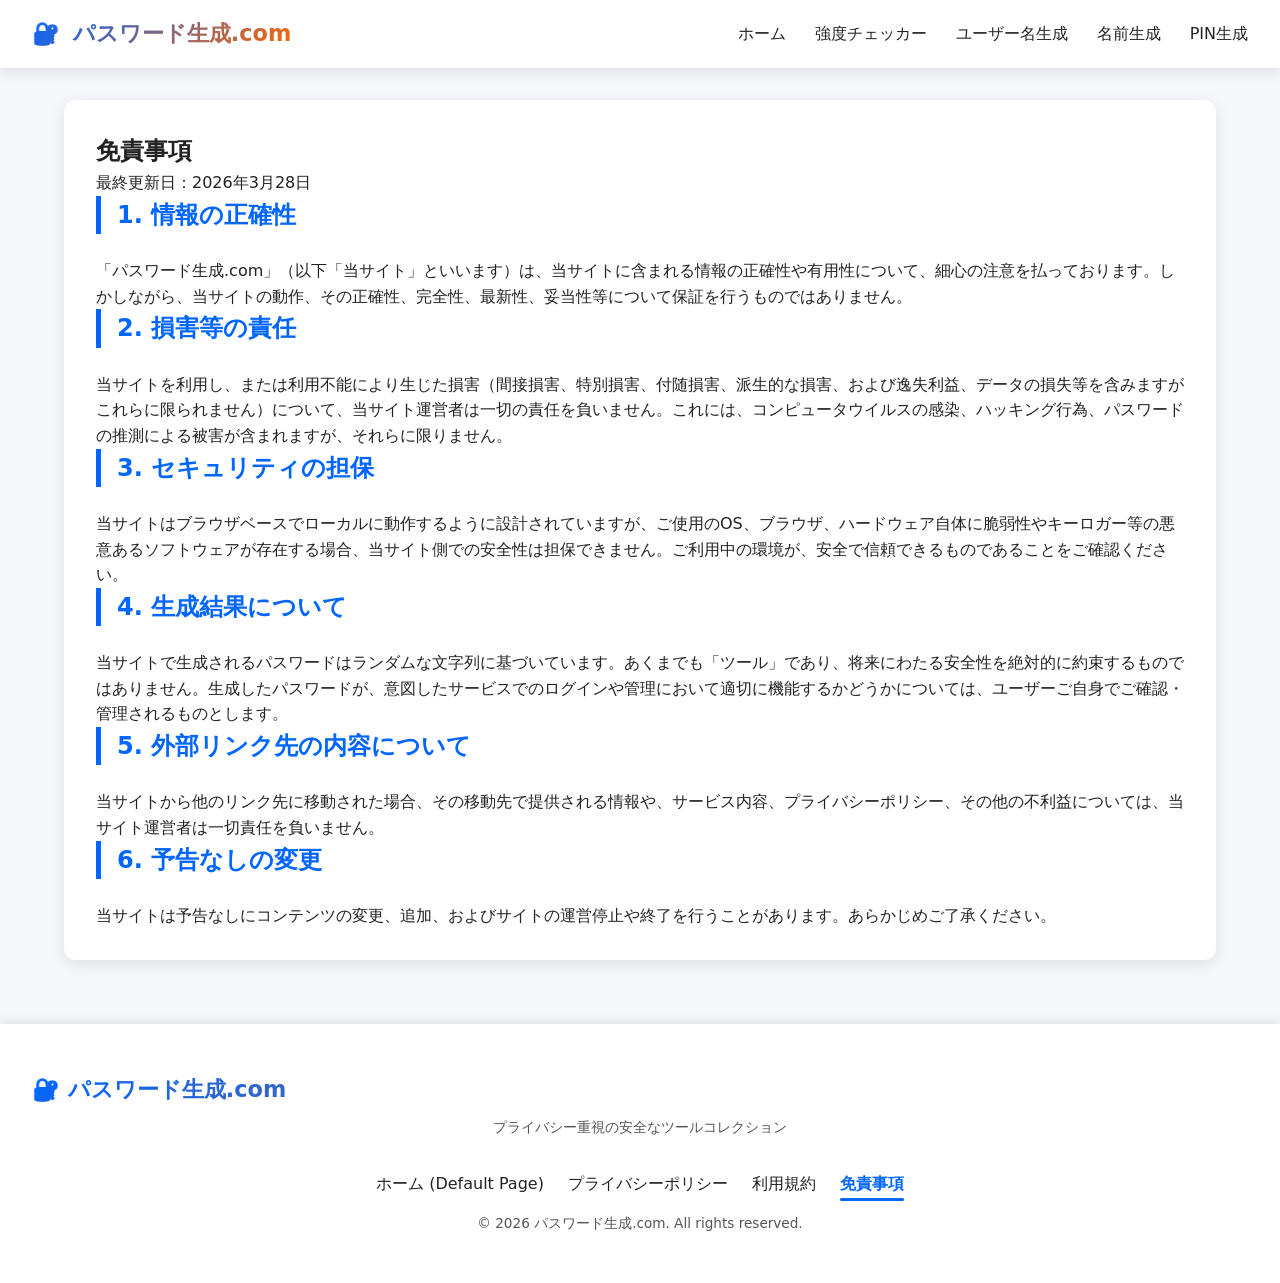
==== legal/disclaimer.html @ f008f405 "Initial commit" ====
<!DOCTYPE html>
<html lang="ja">

<head>
    <meta charset="UTF-8" />
    <meta name="viewport" content="width=device-width, initial-scale=1.0" />
    <title>免責事項 – パスワード生成.com</title>
    <meta name="description" content="パスワード生成.comの免責事項です。情報提供の範囲、保証、損害賠償、その他の制限について記載しています。" />
    <link rel="stylesheet" href="../css/style.css" />
</head>

<body>
    <!-- ダーク/ライトモード切替 -->
    <button id="theme-toggle" aria-label="ダーク/ライトモード切替" class="theme-toggle">🌙</button>

    <nav class="top-nav" aria-label="メインナビゲーション">
        <a href="../index.html" class="site-brand">
            <span>🔐</span> パスワード生成.com
        </a>
        <div class="nav-container">
            <ul>
                <li><a href="../index.html" class="nav-link">ホーム</a></li>
                <li><a href="../tools/password-strength-checker.html" class="nav-link">強度チェッカー</a></li>
                <li><a href="../tools/random-username-generator.html" class="nav-link">ユーザー名生成</a></li>
                <li><a href="../tools/random-name-generator.html" class="nav-link">名前生成</a></li>
                <li><a href="../tools/secure-pin-generator.html" class="nav-link">PIN生成</a></li>
            </ul>
        </div>
    </nav>

    <main>
        <section class="section content-detail">
            <h1>免責事項</h1>
            <p>最終更新日：2026年3月28日</p>
            
            <div class="detail-text">
                <h2>1. 情報の正確性</h2>
                <p>「パスワード生成.com」（以下「当サイト」といいます）は、当サイトに含まれる情報の正確性や有用性について、細心の注意を払っております。しかしながら、当サイトの動作、その正確性、完全性、最新性、妥当性等について保証を行うものではありません。</p>

                <h2>2. 損害等の責任</h2>
                <p>当サイトを利用し、または利用不能により生じた損害（間接損害、特別損害、付随損害、派生的な損害、および逸失利益、データの損失等を含みますがこれらに限られません）について、当サイト運営者は一切の責任を負いません。これには、コンピュータウイルスの感染、ハッキング行為、パスワードの推測による被害が含まれますが、それらに限りません。</p>

                <h2>3. セキュリティの担保</h2>
                <p>当サイトはブラウザベースでローカルに動作するように設計されていますが、ご使用のOS、ブラウザ、ハードウェア自体に脆弱性やキーロガー等の悪意あるソフトウェアが存在する場合、当サイト側での安全性は担保できません。ご利用中の環境が、安全で信頼できるものであることをご確認ください。</p>

                <h2>4. 生成結果について</h2>
                <p>当サイトで生成されるパスワードはランダムな文字列に基づいています。あくまでも「ツール」であり、将来にわたる安全性を絶対的に約束するものではありません。生成したパスワードが、意図したサービスでのログインや管理において適切に機能するかどうかについては、ユーザーご自身でご確認・管理されるものとします。</p>

                <h2>5. 外部リンク先の内容について</h2>
                <p>当サイトから他のリンク先に移動された場合、その移動先で提供される情報や、サービス内容、プライバシーポリシー、その他の不利益については、当サイト運営者は一切責任を負いません。</p>

                <h2>6. 予告なしの変更</h2>
                <p>当サイトは予告なしにコンテンツの変更、追加、およびサイトの運営停止や終了を行うことがあります。あらかじめご了承ください。</p>
            </div>
        </section>
    </main>

    <footer class="bottom-nav" aria-label="フッターナビゲーション">
        <div class="footer-brand">
            <a href="../index.html" class="site-brand">🔐 パスワード生成.com</a>
            <p>プライバシー重視の安全なツールコレクション</p>
        </div>
        <ul>
            <li><a href="../index.html" class="nav-link">ホーム (Default Page)</a></li>
            <li><a href="privacy-policy.html" class="nav-link">プライバシーポリシー</a></li>
            <li><a href="terms-of-service.html" class="nav-link">利用規約</a></li>
            <li><a href="disclaimer.html" class="nav-link active">免責事項</a></li>
        </ul>
        <p class="copyright">&copy; 2026 パスワード生成.com. All rights reserved.</p>
    </footer>

    <script>
        const themeToggle = document.getElementById('theme-toggle');
        const theme = localStorage.getItem('theme');
        if (theme) {
            document.body.classList.add(theme);
            themeToggle.textContent = theme === 'dark-mode' ? '☀️' : '🌙';
        }
        themeToggle.addEventListener('click', () => {
            document.body.classList.toggle('dark-mode');
            const currentTheme = document.body.classList.contains('dark-mode') ? 'dark-mode' : '';
            localStorage.setItem('theme', currentTheme);
            themeToggle.textContent = currentTheme === 'dark-mode' ? '☀️' : '🌙';
        });
    </script>
</body>

</html>
---- css/style.css ----
/* CSS Variables for Light/Dark Themes */
:root {
  --bg-color: #f5f7fa;
  --text-color: #222222;
  --primary-color: #0066ff;
  --secondary-color: #555555;
  --card-bg: #ffffff;
  --card-shadow: rgba(0, 0, 0, 0.1);
  --accent-color: #ff6600;
}
[data-theme="dark"] {
  --bg-color: #121212;
  --text-color: #e0e0e0;
  --primary-color: #4a90e2;
  --secondary-color: #bbbbbb;
  --card-bg: #1e1e1e;
  --card-shadow: rgba(0, 0, 0, 0.5);
  --accent-color: #ff9500;
}

* {
  box-sizing: border-box;
  margin: 0;
  padding: 0;
}

body {
  font-family: 'Inter', system-ui, sans-serif;
  background: var(--bg-color);
  color: var(--text-color);
  line-height: 1.6;
  min-height: 100vh;
  display: flex;
  flex-direction: column;
}

a {
  color: var(--primary-color);
  text-decoration: none;
  transition: color 0.2s;
}
a:hover {
  color: var(--accent-color);
}

.top-nav {
  display: flex;
  justify-content: space-between;
  align-items: center;
  background: var(--card-bg);
  box-shadow: 0 4px 12px var(--card-shadow);
  padding: 1rem 2rem;
  position: sticky;
  top: 0;
  z-index: 1000;
}

.site-brand {
  display: flex;
  align-items: center;
  gap: 0.8rem;
  font-size: 1.4rem;
  font-weight: 800;
  color: var(--primary-color);
  text-decoration: none;
  background: linear-gradient(135deg, var(--primary-color), var(--accent-color));
  -webkit-background-clip: text;
  background-clip: text;
  -webkit-text-fill-color: transparent;
  transition: transform 0.3s ease;
}

.site-brand:hover {
  transform: scale(1.05);
}

.nav-container ul {
  display: flex;
  gap: 1.8rem;
  list-style: none;
  margin: 0;
  padding: 0;
}

.nav-link {
  font-weight: 500;
  color: var(--text-color);
  padding: 0.5rem 0;
  position: relative;
  transition: color 0.3s;
}

.nav-link:hover {
  color: var(--primary-color);
}

.nav-link.active {
  color: var(--primary-color);
  font-weight: 700;
}

.nav-link.active::after {
  content: '';
  position: absolute;
  bottom: 0;
  left: 0;
  width: 100%;
  height: 3px;
  background: var(--primary-color);
  border-radius: 2px;
}

.bottom-nav {
  background: var(--card-bg);
  box-shadow: 0 -2px 10px var(--card-shadow);
  padding: 3rem 2rem;
  margin-top: auto;
  text-align: center;
}

.footer-brand {
  margin-bottom: 2rem;
}

.footer-brand p {
  margin-top: 0.5rem;
  color: var(--secondary-color);
  font-size: 0.9rem;
}

.bottom-nav ul {
  display: flex;
  gap: 1.5rem;
  list-style: none;
  justify-content: center;
  margin-bottom: 1rem;
  flex-wrap: wrap;
}

.legal-nav {
  margin-top: 1rem;
  padding-top: 1rem;
  border-top: 1px solid var(--border-color);
  opacity: 0.8;
}

.legal-nav ul {
  font-size: 0.8rem;
}

.copyright {
  font-size: 0.85rem;
  color: var(--secondary-color);
  margin-top: 1rem;
}

.theme-toggle {
  position: fixed;
  top: 1rem;
  right: 1rem;
  background: none;
  border: none;
  font-size: 1.5rem;
  cursor: pointer;
}

main {
  flex: 1;
  max-width: 1200px;
  margin: 2rem auto;
  width: 90%;
}

.section {
  margin-bottom: 3rem;
}

.generator-container {
  display: flex;
  flex-direction: column;
  gap: 1rem;
  background: var(--card-bg);
  padding: 1.5rem;
  border-radius: 8px;
  box-shadow: 0 2px 8px var(--card-shadow);
}

.output-box {
  font-family: 'Courier New', monospace;
  font-size: 1.2rem;
  background: #e8f0fe;
  padding: 0.8rem;
  border-radius: 4px;
  word-break: break-all;
  min-height: 2.5rem;
}
[data-theme="dark"] .output-box { background: #2c3e50; }

.controls label {
  display: block;
  margin-top: 0.5rem;
}
.controls input[type="range"] {
  width: 100%;
}
.checkboxes {
  display: flex;
  flex-wrap: wrap;
  gap: 1rem;
  margin-top: 0.5rem;
}
.checkboxes label {
  flex: 1 1 45%;
}

details.advanced-options {
  margin-top: 0.8rem;
  background: #f0f4ff;
  padding: 0.8rem;
  border-radius: 4px;
}
[data-theme="dark"] details.advanced-options { background: #2a2f3a; }

.action-buttons {
  display: flex;
  flex-wrap: wrap;
  gap: 0.8rem;
  margin-top: 0.8rem;
}
.action-buttons button {
  flex: 1 1 auto;
  padding: 0.5rem 1rem;
  border: none;
  border-radius: 4px;
  cursor: pointer;
  transition: background 0.2s, transform 0.1s;
}
button.primary { background: var(--primary-color); color: #fff; }
button.secondary { background: var(--secondary-color); color: #fff; }
button:disabled { opacity: 0.5; cursor: not-allowed; }
button:hover:not(:disabled) { transform: translateY(-2px); }

.strength-meter {
  margin-top: 0.8rem;
  display: flex;
  align-items: center;
  gap: 0.5rem;
}
#strength-meter {
  width: 150px;
  height: 12px;
}

/* Tabs */
.tabs {
  display: flex;
  gap: 0.5rem;
  margin-bottom: 0.5rem;
}
.tab-link {
  flex: 1;
  padding: 0.5rem;
  background: var(--secondary-color);
  color: #fff;
  border: none;
  border-radius: 4px;
  cursor: pointer;
}
.tab-link.active { background: var(--primary-color); }
.tab-content { padding: 0.8rem; background: var(--card-bg); border-radius: 4px; }

/* Tools Hub Grid */
.grid {
  display: grid;
  grid-template-columns: repeat(auto-fit, minmax(200px, 1fr));
  gap: 1rem;
}
.card {
  background: var(--card-bg);
  padding: 1rem;
  border-radius: 8px;
  text-align: center;
  box-shadow: 0 2px 6px var(--card-shadow);
  transition: transform 0.2s, box-shadow 0.2s;
  display: flex;
  flex-direction: column;
  justify-content: space-between;
  height: 100%;
}
.card:hover {
  transform: translateY(-4px);
  box-shadow: 0 4px 12px var(--card-shadow);
}
.card .icon { font-size: 2rem; margin-bottom: 0.5rem; }

/* FAQ */
dl { display: grid; gap: 0.5rem; }
dt { font-weight: 600; }
dd { margin-left: 1rem; }

/* Responsive */
@media (max-width: 900px) {
  .top-nav {
    flex-direction: column;
    gap: 1rem;
    padding: 1rem;
  }
}

@media (max-width: 600px) {
  .nav-container ul {
    flex-direction: column;
    align-items: center;
    gap: 0.8rem;
  }
  .bottom-nav ul {
    flex-direction: column;
    gap: 0.8rem;
  }
  .grid {
    grid-template-columns: 1fr;
  }
}

/* Detail & FAQ Styling Expansion */
.content-detail {
  background: var(--card-bg);
  padding: 2rem;
  border-radius: 12px;
  box-shadow: 0 4px 15px var(--card-shadow);
  margin-bottom: 2rem;
}

.content-detail h2 {
  margin-bottom: 1.5rem;
  color: var(--primary-color);
  border-left: 5px solid var(--primary-color);
  padding-left: 1rem;
}

.content-detail h3 {
  margin: 1.5rem 0 1rem;
}

.faq-section dl {
  gap: 1.5rem;
}

.faq-section dt {
  font-size: 1.1rem;
  color: var(--primary-color);
  margin-bottom: 0.5rem;
}

.faq-section dd {
  margin-left: 0;
  padding-left: 1.5rem;
  border-left: 3px solid #eee;
  color: var(--secondary-color);
}
[data-theme="dark"] .faq-section dd {
  border-left-color: #333;
}
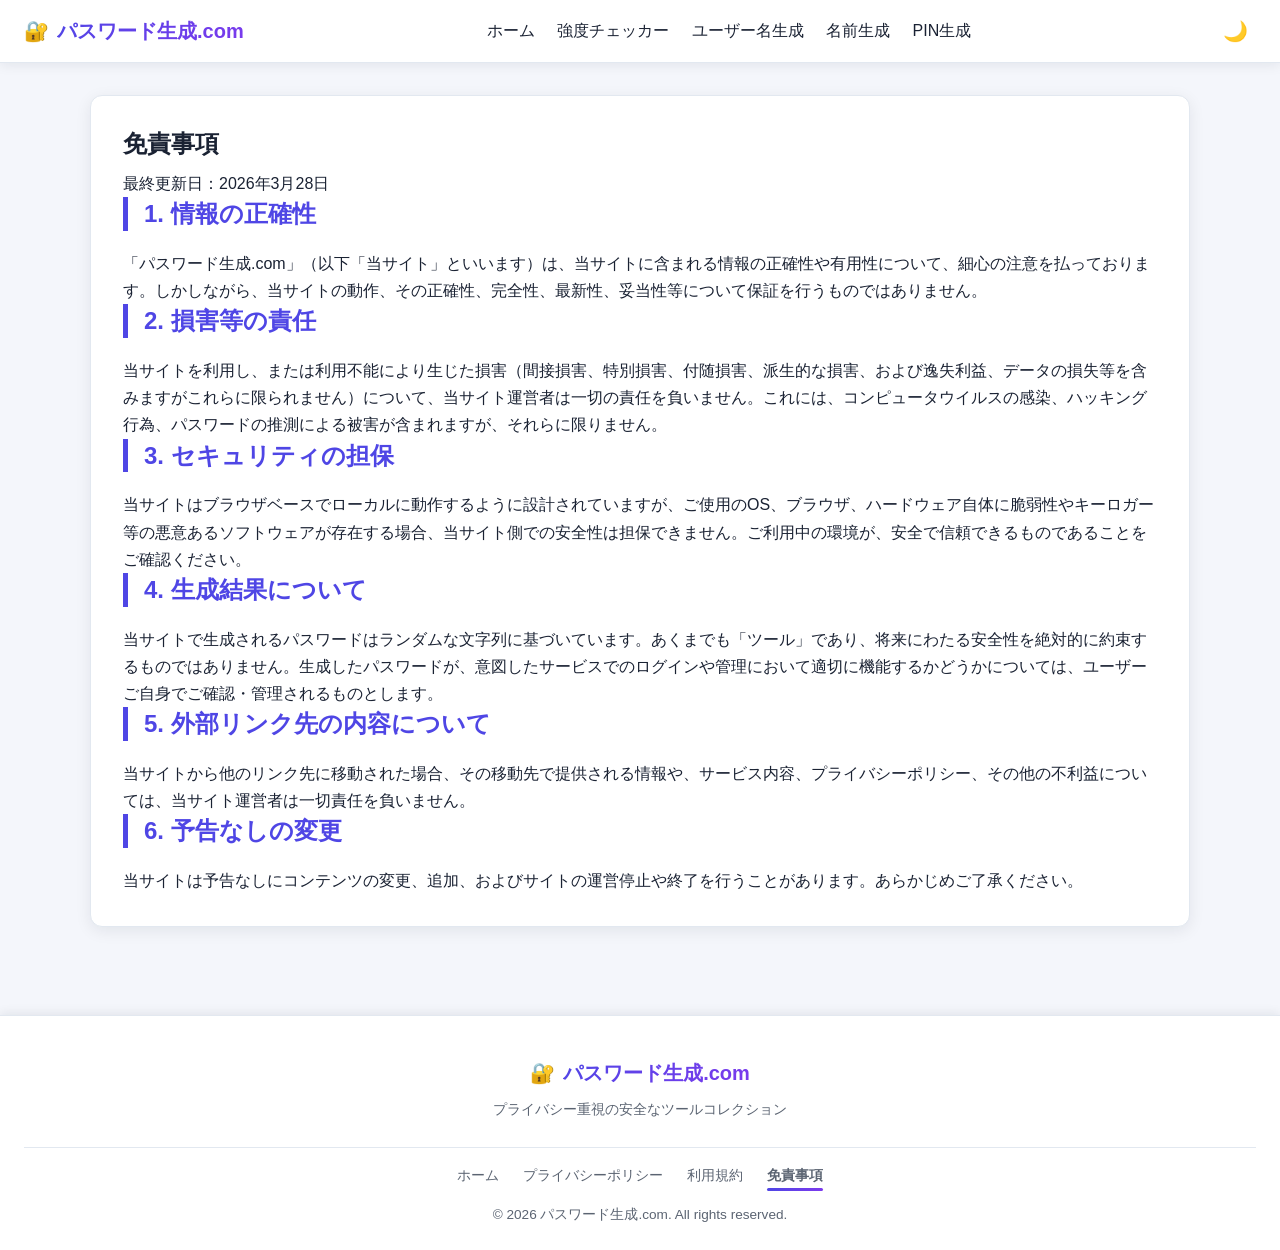
==== commit d7d70838: "Comprehensive SEO, design, and functionality overhaul **On-page SEO:** - Added FAQPage, WebSite, Sof" ====
--- a/legal/disclaimer.html
+++ b/legal/disclaimer.html
@@ -4,20 +4,32 @@
 <head>
     <meta charset="UTF-8" />
     <meta name="viewport" content="width=device-width, initial-scale=1.0" />
-    <title>免責事項 – パスワード生成.com</title>
+    <title>免責事項 | パスワード生成.com</title>
     <meta name="description" content="パスワード生成.comの免責事項です。情報提供の範囲、保証、損害賠償、その他の制限について記載しています。" />
+    <link rel="canonical" href="https://secure-password-generator-ten.vercel.app/legal/disclaimer.html" />
+    <link rel="icon" href="/favicon.svg" type="image/svg+xml" />
+    <link rel="apple-touch-icon" href="/assets/apple-touch-icon.png" />
+    <meta name="theme-color" content="#4f46e5" />
+    <script>
+        (function () { try { var t = localStorage.getItem('theme'); if (t !== 'dark' && t !== 'light') { t = window.matchMedia && window.matchMedia('(prefers-color-scheme: dark)').matches ? 'dark' : 'light'; } document.documentElement.setAttribute('data-theme', t); } catch (e) { } })();
+    </script>
+    <meta property="og:site_name" content="パスワード生成.com" />
+    <meta property="og:title" content="免責事項 | パスワード生成.com" />
+    <meta property="og:description" content="パスワード生成.comの免責事項です。" />
+    <meta property="og:type" content="website" />
+    <meta property="og:url" content="https://secure-password-generator-ten.vercel.app/legal/disclaimer.html" />
+    <meta property="og:image" content="https://secure-password-generator-ten.vercel.app/assets/og-image.png" />
+    <meta property="og:locale" content="ja_JP" />
     <link rel="stylesheet" href="../css/style.css" />
+    <script src="../js/site.js" defer></script>
 </head>
 
 <body>
-    <!-- ダーク/ライトモード切替 -->
-    <button id="theme-toggle" aria-label="ダーク/ライトモード切替" class="theme-toggle">🌙</button>
-
-    <nav class="top-nav" aria-label="メインナビゲーション">
+    <header class="top-nav">
         <a href="../index.html" class="site-brand">
-            <span>🔐</span> パスワード生成.com
+            <span aria-hidden="true">🔐</span><span class="brand-text">パスワード生成.com</span>
         </a>
-        <div class="nav-container">
+        <nav class="nav-container" id="site-menu" aria-label="メインナビゲーション">
             <ul>
                 <li><a href="../index.html" class="nav-link">ホーム</a></li>
                 <li><a href="../tools/password-strength-checker.html" class="nav-link">強度チェッカー</a></li>
@@ -25,14 +37,19 @@
                 <li><a href="../tools/random-name-generator.html" class="nav-link">名前生成</a></li>
                 <li><a href="../tools/secure-pin-generator.html" class="nav-link">PIN生成</a></li>
             </ul>
+        </nav>
+        <div class="nav-actions">
+            <button id="theme-toggle" aria-label="ダークモードに切り替え" class="theme-toggle">🌙</button>
+            <button id="nav-toggle" class="nav-toggle" aria-expanded="false" aria-controls="site-menu"
+                aria-label="メニューを開閉">☰</button>
         </div>
-    </nav>
+    </header>
 
     <main>
         <section class="section content-detail">
             <h1>免責事項</h1>
             <p>最終更新日：2026年3月28日</p>
-            
+
             <div class="detail-text">
                 <h2>1. 情報の正確性</h2>
                 <p>「パスワード生成.com」（以下「当サイト」といいます）は、当サイトに含まれる情報の正確性や有用性について、細心の注意を払っております。しかしながら、当サイトの動作、その正確性、完全性、最新性、妥当性等について保証を行うものではありません。</p>
@@ -55,34 +72,22 @@
         </section>
     </main>
 
-    <footer class="bottom-nav" aria-label="フッターナビゲーション">
+    <footer class="bottom-nav">
         <div class="footer-brand">
-            <a href="../index.html" class="site-brand">🔐 パスワード生成.com</a>
+            <a href="../index.html" class="site-brand"><span aria-hidden="true">🔐</span><span
+                    class="brand-text">パスワード生成.com</span></a>
             <p>プライバシー重視の安全なツールコレクション</p>
         </div>
-        <ul>
-            <li><a href="../index.html" class="nav-link">ホーム (Default Page)</a></li>
-            <li><a href="privacy-policy.html" class="nav-link">プライバシーポリシー</a></li>
-            <li><a href="terms-of-service.html" class="nav-link">利用規約</a></li>
-            <li><a href="disclaimer.html" class="nav-link active">免責事項</a></li>
-        </ul>
+        <nav class="legal-nav" aria-label="規約・ポリシー">
+            <ul>
+                <li><a href="../index.html" class="nav-link">ホーム</a></li>
+                <li><a href="privacy-policy.html" class="nav-link">プライバシーポリシー</a></li>
+                <li><a href="terms-of-service.html" class="nav-link">利用規約</a></li>
+                <li><a href="disclaimer.html" class="nav-link active">免責事項</a></li>
+            </ul>
+        </nav>
         <p class="copyright">&copy; 2026 パスワード生成.com. All rights reserved.</p>
     </footer>
-
-    <script>
-        const themeToggle = document.getElementById('theme-toggle');
-        const theme = localStorage.getItem('theme');
-        if (theme) {
-            document.body.classList.add(theme);
-            themeToggle.textContent = theme === 'dark-mode' ? '☀️' : '🌙';
-        }
-        themeToggle.addEventListener('click', () => {
-            document.body.classList.toggle('dark-mode');
-            const currentTheme = document.body.classList.contains('dark-mode') ? 'dark-mode' : '';
-            localStorage.setItem('theme', currentTheme);
-            themeToggle.textContent = currentTheme === 'dark-mode' ? '☀️' : '🌙';
-        });
-    </script>
 </body>
 
 </html>
--- a/css/style.css
+++ b/css/style.css
@@ -1,21 +1,47 @@
-/* CSS Variables for Light/Dark Themes */
+/* ==========================================================================
+   パスワード生成.com – サイト共通スタイル
+   Design tokens (light/dark) + components
+   ========================================================================== */
+
 :root {
-  --bg-color: #f5f7fa;
-  --text-color: #222222;
-  --primary-color: #0066ff;
-  --secondary-color: #555555;
+  --bg-color: #f4f6fb;
+  --text-color: #1a2233;
+  --text-muted: #5b6472;
+  --primary-color: #4f46e5;
+  --primary-hover: #4338ca;
+  --primary-soft: #eef2ff;
+  --accent-color: #7c3aed;
   --card-bg: #ffffff;
-  --card-shadow: rgba(0, 0, 0, 0.1);
-  --accent-color: #ff6600;
-}
+  --card-shadow: rgba(15, 23, 42, 0.08);
+  --border-color: #e2e8f0;
+  --input-bg: #ffffff;
+  --output-bg: #f0f3ff;
+  --success-color: #16a34a;
+  --good-color: #65a30d;
+  --warn-color: #d97706;
+  --danger-color: #dc2626;
+  --radius: 12px;
+  --radius-sm: 8px;
+  --secondary-color: var(--text-muted); /* 後方互換 */
+}
+
 [data-theme="dark"] {
-  --bg-color: #121212;
-  --text-color: #e0e0e0;
-  --primary-color: #4a90e2;
-  --secondary-color: #bbbbbb;
-  --card-bg: #1e1e1e;
-  --card-shadow: rgba(0, 0, 0, 0.5);
-  --accent-color: #ff9500;
+  --bg-color: #0f1420;
+  --text-color: #e5eaf3;
+  --text-muted: #9aa5b5;
+  --primary-color: #818cf8;
+  --primary-hover: #a5b4fc;
+  --primary-soft: rgba(129, 140, 248, 0.14);
+  --accent-color: #a78bfa;
+  --card-bg: #1a2130;
+  --card-shadow: rgba(0, 0, 0, 0.45);
+  --border-color: #2c3548;
+  --input-bg: #131928;
+  --output-bg: #202942;
+  --success-color: #4ade80;
+  --good-color: #a3e635;
+  --warn-color: #fbbf24;
+  --danger-color: #f87171;
 }
 
 * {
@@ -24,14 +50,32 @@
   padding: 0;
 }
 
+html {
+  scroll-behavior: smooth;
+}
+
+@media (prefers-reduced-motion: reduce) {
+  html {
+    scroll-behavior: auto;
+  }
+  *,
+  *::before,
+  *::after {
+    transition-duration: 0.01ms !important;
+    animation-duration: 0.01ms !important;
+  }
+}
+
 body {
-  font-family: 'Inter', system-ui, sans-serif;
+  font-family: "Helvetica Neue", Arial, "Hiragino Kaku Gothic ProN",
+    "Hiragino Sans", "BIZ UDPGothic", Meiryo, system-ui, sans-serif;
   background: var(--bg-color);
   color: var(--text-color);
-  line-height: 1.6;
+  line-height: 1.7;
   min-height: 100vh;
   display: flex;
   flex-direction: column;
+  -webkit-font-smoothing: antialiased;
 }
 
 a {
@@ -43,51 +87,76 @@
   color: var(--accent-color);
 }
 
+:focus-visible {
+  outline: 3px solid var(--primary-color);
+  outline-offset: 2px;
+  border-radius: 4px;
+}
+
+.visually-hidden {
+  position: absolute;
+  width: 1px;
+  height: 1px;
+  padding: 0;
+  margin: -1px;
+  overflow: hidden;
+  clip: rect(0 0 0 0);
+  white-space: nowrap;
+  border: 0;
+}
+
+/* --------------------------------------------------------------------------
+   Header / navigation
+   -------------------------------------------------------------------------- */
+
 .top-nav {
   display: flex;
   justify-content: space-between;
   align-items: center;
+  flex-wrap: wrap;
+  gap: 0.5rem 1.5rem;
   background: var(--card-bg);
-  box-shadow: 0 4px 12px var(--card-shadow);
-  padding: 1rem 2rem;
+  border-bottom: 1px solid var(--border-color);
+  box-shadow: 0 2px 12px var(--card-shadow);
+  padding: 0.8rem 1.5rem;
   position: sticky;
   top: 0;
   z-index: 1000;
 }
 
 .site-brand {
-  display: flex;
+  display: inline-flex;
   align-items: center;
-  gap: 0.8rem;
-  font-size: 1.4rem;
+  gap: 0.5rem;
+  font-size: 1.25rem;
   font-weight: 800;
-  color: var(--primary-color);
   text-decoration: none;
+  white-space: nowrap;
+}
+
+.site-brand .brand-text {
   background: linear-gradient(135deg, var(--primary-color), var(--accent-color));
   -webkit-background-clip: text;
   background-clip: text;
   -webkit-text-fill-color: transparent;
-  transition: transform 0.3s ease;
-}
-
-.site-brand:hover {
-  transform: scale(1.05);
+  color: var(--primary-color);
 }
 
 .nav-container ul {
   display: flex;
-  gap: 1.8rem;
+  gap: 1.4rem;
   list-style: none;
   margin: 0;
   padding: 0;
+  flex-wrap: wrap;
 }
 
 .nav-link {
   font-weight: 500;
   color: var(--text-color);
-  padding: 0.5rem 0;
+  padding: 0.4rem 0;
   position: relative;
-  transition: color 0.3s;
+  transition: color 0.2s;
 }
 
 .nav-link:hover {
@@ -100,264 +169,659 @@
 }
 
 .nav-link.active::after {
-  content: '';
+  content: "";
   position: absolute;
-  bottom: 0;
+  bottom: -2px;
   left: 0;
   width: 100%;
   height: 3px;
-  background: var(--primary-color);
+  background: linear-gradient(90deg, var(--primary-color), var(--accent-color));
   border-radius: 2px;
 }
+
+.nav-actions {
+  display: flex;
+  align-items: center;
+  gap: 0.4rem;
+}
+
+.theme-toggle,
+.nav-toggle {
+  background: none;
+  border: 1px solid transparent;
+  font-size: 1.25rem;
+  line-height: 1;
+  cursor: pointer;
+  padding: 0.45rem;
+  border-radius: var(--radius-sm);
+  color: var(--text-color);
+  transition: background 0.2s, border-color 0.2s;
+}
+
+.theme-toggle:hover,
+.nav-toggle:hover {
+  background: var(--primary-soft);
+  border-color: var(--border-color);
+}
+
+.nav-toggle {
+  display: none;
+}
+
+@media (max-width: 860px) {
+  .nav-toggle {
+    display: inline-flex;
+  }
+  .nav-container {
+    display: none;
+    flex-basis: 100%;
+  }
+  .top-nav.nav-open .nav-container {
+    display: block;
+  }
+  .nav-container ul {
+    flex-direction: column;
+    gap: 0;
+    padding: 0.5rem 0;
+  }
+  .nav-container li {
+    border-top: 1px solid var(--border-color);
+  }
+  .nav-link {
+    display: block;
+    padding: 0.7rem 0.25rem;
+  }
+  .nav-link.active::after {
+    display: none;
+  }
+}
+
+/* --------------------------------------------------------------------------
+   Layout
+   -------------------------------------------------------------------------- */
+
+main {
+  flex: 1;
+  max-width: 1100px;
+  margin: 2rem auto;
+  width: min(92%, 1100px);
+}
+
+.section {
+  margin-bottom: 3.5rem;
+}
+
+.section > h1,
+.section > h2 {
+  margin-bottom: 0.6rem;
+  line-height: 1.35;
+}
+
+.hero-lead {
+  color: var(--text-muted);
+  max-width: 46em;
+  margin-bottom: 1rem;
+}
+
+.badges {
+  display: flex;
+  flex-wrap: wrap;
+  gap: 0.5rem;
+  margin-bottom: 1.2rem;
+  padding: 0;
+  list-style: none;
+}
+
+.badges li {
+  background: var(--primary-soft);
+  color: var(--primary-color);
+  font-size: 0.8rem;
+  font-weight: 700;
+  padding: 0.25rem 0.75rem;
+  border-radius: 999px;
+  border: 1px solid var(--border-color);
+}
+
+.notice {
+  display: block;
+  background: var(--primary-soft);
+  border: 1px solid var(--border-color);
+  border-left: 4px solid var(--primary-color);
+  color: var(--text-color);
+  border-radius: var(--radius-sm);
+  padding: 0.6rem 1rem;
+  margin-bottom: 1.2rem;
+  font-size: 0.95rem;
+}
+
+.back-link {
+  margin-top: 1rem;
+}
+
+/* --------------------------------------------------------------------------
+   Generator card
+   -------------------------------------------------------------------------- */
+
+.generator-container {
+  display: flex;
+  flex-direction: column;
+  gap: 1rem;
+  background: var(--card-bg);
+  padding: 1.6rem;
+  border-radius: var(--radius);
+  border: 1px solid var(--border-color);
+  box-shadow: 0 6px 24px var(--card-shadow);
+}
+
+.output-box {
+  font-family: "SFMono-Regular", Consolas, "Liberation Mono", Menlo, monospace;
+  font-size: 1.25rem;
+  background: var(--output-bg);
+  border: 1px dashed var(--border-color);
+  padding: 1rem;
+  border-radius: var(--radius-sm);
+  word-break: break-all;
+  min-height: 3.4rem;
+  display: flex;
+  align-items: center;
+}
+
+.output-box.placeholder {
+  color: var(--text-muted);
+  font-family: inherit;
+  font-size: 1rem;
+}
+
+.controls label {
+  display: block;
+  margin-top: 0.6rem;
+  font-weight: 500;
+}
+
+.controls input[type="range"] {
+  width: 100%;
+  accent-color: var(--primary-color);
+  margin-top: 0.3rem;
+}
+
+.controls input[type="checkbox"],
+.controls input[type="radio"] {
+  accent-color: var(--primary-color);
+  width: 1.05rem;
+  height: 1.05rem;
+  vertical-align: -2px;
+  margin-right: 0.35rem;
+}
+
+.field-input,
+.controls input[type="text"],
+.controls input[type="password"],
+.controls select {
+  width: 100%;
+  padding: 0.65rem 0.85rem;
+  border-radius: var(--radius-sm);
+  border: 1px solid var(--border-color);
+  background: var(--input-bg);
+  color: var(--text-color);
+  font-size: 1rem;
+  margin-top: 0.35rem;
+}
+
+.field-input:focus,
+.controls input[type="text"]:focus,
+.controls input[type="password"]:focus,
+.controls select:focus {
+  outline: 2px solid var(--primary-color);
+  outline-offset: 0;
+  border-color: var(--primary-color);
+}
+
+.checkboxes {
+  display: flex;
+  flex-wrap: wrap;
+  gap: 0.4rem 1.2rem;
+  margin-top: 0.6rem;
+}
+
+.checkboxes label {
+  flex: 1 1 45%;
+  margin-top: 0;
+  font-weight: 400;
+}
+
+details.advanced-options {
+  margin-top: 1rem;
+  background: var(--output-bg);
+  border: 1px solid var(--border-color);
+  padding: 0.8rem 1rem;
+  border-radius: var(--radius-sm);
+}
+
+details.advanced-options summary {
+  cursor: pointer;
+  font-weight: 600;
+  color: var(--primary-color);
+}
+
+details.advanced-options label {
+  font-weight: 400;
+}
+
+.action-buttons {
+  display: flex;
+  flex-wrap: wrap;
+  gap: 0.8rem;
+  margin-top: 1rem;
+}
+
+.action-buttons button {
+  flex: 1 1 auto;
+  padding: 0.7rem 1.2rem;
+  border: none;
+  border-radius: var(--radius-sm);
+  cursor: pointer;
+  font-size: 1rem;
+  font-weight: 600;
+  transition: background 0.2s, transform 0.1s, box-shadow 0.2s;
+}
+
+button.primary {
+  background: linear-gradient(135deg, var(--primary-color), var(--accent-color));
+  color: #fff;
+  box-shadow: 0 4px 14px var(--card-shadow);
+}
+
+button.primary:hover:not(:disabled) {
+  filter: brightness(1.08);
+}
+
+button.secondary {
+  background: var(--primary-soft);
+  color: var(--primary-color);
+  border: 1px solid var(--border-color);
+}
+
+button.secondary:hover:not(:disabled) {
+  border-color: var(--primary-color);
+}
+
+button:disabled {
+  opacity: 0.45;
+  cursor: not-allowed;
+}
+
+button:hover:not(:disabled) {
+  transform: translateY(-1px);
+}
+
+button:active:not(:disabled) {
+  transform: translateY(0);
+}
+
+/* --------------------------------------------------------------------------
+   Strength meter
+   -------------------------------------------------------------------------- */
+
+.strength-meter {
+  margin-top: 1rem;
+  display: flex;
+  align-items: center;
+  flex-wrap: wrap;
+  gap: 0.5rem 1rem;
+}
+
+.strength-bar {
+  flex: 1 1 160px;
+  height: 10px;
+  min-width: 140px;
+  background: var(--output-bg);
+  border: 1px solid var(--border-color);
+  border-radius: 999px;
+  overflow: hidden;
+}
+
+.strength-fill {
+  display: block;
+  height: 100%;
+  width: 0;
+  border-radius: 999px;
+  background: var(--danger-color);
+  transition: width 0.3s ease, background 0.3s ease;
+}
+
+.strength-fill.weak { background: var(--danger-color); }
+.strength-fill.fair { background: var(--warn-color); }
+.strength-fill.strong { background: var(--good-color); }
+.strength-fill.very-strong { background: var(--success-color); }
+
+#strength-label {
+  font-weight: 700;
+}
+
+#entropy-value {
+  color: var(--text-muted);
+  font-size: 0.9rem;
+}
+
+.feedback-box {
+  margin-top: 1rem;
+  padding: 1rem 1.2rem;
+  background: var(--output-bg);
+  border: 1px solid var(--border-color);
+  border-radius: var(--radius-sm);
+}
+
+.feedback-box h2,
+.feedback-box h3,
+.feedback-box h4 {
+  margin-bottom: 0.5rem;
+  font-size: 1rem;
+}
+
+.feedback-box ul {
+  padding-left: 1.3rem;
+}
+
+/* 複数生成の結果リスト */
+.multi-output {
+  margin-top: 1rem;
+  display: none;
+  flex-direction: column;
+  gap: 0.5rem;
+}
+
+.multi-output.visible {
+  display: flex;
+}
+
+.multi-output li {
+  display: flex;
+  align-items: center;
+  justify-content: space-between;
+  gap: 0.8rem;
+  list-style: none;
+  font-family: "SFMono-Regular", Consolas, "Liberation Mono", Menlo, monospace;
+  background: var(--output-bg);
+  border: 1px solid var(--border-color);
+  border-radius: var(--radius-sm);
+  padding: 0.5rem 0.8rem;
+  word-break: break-all;
+}
+
+.multi-output button {
+  flex: 0 0 auto;
+  font-size: 0.85rem;
+  padding: 0.35rem 0.8rem;
+}
+
+.inline-field {
+  display: flex;
+  align-items: center;
+  gap: 0.6rem;
+  flex-wrap: wrap;
+}
+
+.inline-field label {
+  margin-top: 0;
+}
+
+.inline-field input[type="number"] {
+  width: 6rem;
+  padding: 0.45rem 0.6rem;
+  border-radius: var(--radius-sm);
+  border: 1px solid var(--border-color);
+  background: var(--input-bg);
+  color: var(--text-color);
+}
+
+/* --------------------------------------------------------------------------
+   Tabs
+   -------------------------------------------------------------------------- */
+
+.tabs {
+  display: flex;
+  flex-wrap: wrap;
+  gap: 0.5rem;
+  margin: 1rem 0;
+}
+
+.tab-link {
+  flex: 1 1 auto;
+  padding: 0.6rem 1rem;
+  background: var(--card-bg);
+  color: var(--text-color);
+  border: 1px solid var(--border-color);
+  border-radius: 999px;
+  cursor: pointer;
+  font-weight: 600;
+  font-size: 0.95rem;
+  transition: background 0.2s, color 0.2s, border-color 0.2s;
+}
+
+.tab-link:hover {
+  border-color: var(--primary-color);
+  color: var(--primary-color);
+}
+
+.tab-link.active {
+  background: linear-gradient(135deg, var(--primary-color), var(--accent-color));
+  border-color: transparent;
+  color: #fff;
+}
+
+.tab-content {
+  padding: 1.4rem;
+  background: var(--card-bg);
+  border: 1px solid var(--border-color);
+  border-radius: var(--radius);
+  box-shadow: 0 4px 16px var(--card-shadow);
+}
+
+.tab-content[hidden] {
+  display: none;
+}
+
+/* --------------------------------------------------------------------------
+   Tools hub grid
+   -------------------------------------------------------------------------- */
+
+.grid {
+  display: grid;
+  grid-template-columns: repeat(auto-fit, minmax(210px, 1fr));
+  gap: 1.2rem;
+  margin-top: 1.2rem;
+}
+
+.card {
+  background: var(--card-bg);
+  padding: 1.4rem 1.2rem;
+  border-radius: var(--radius);
+  border: 1px solid var(--border-color);
+  text-align: center;
+  box-shadow: 0 2px 10px var(--card-shadow);
+  transition: transform 0.2s, box-shadow 0.2s, border-color 0.2s;
+  display: flex;
+  flex-direction: column;
+  gap: 0.4rem;
+  color: var(--text-color);
+}
+
+.card:hover {
+  transform: translateY(-4px);
+  box-shadow: 0 10px 26px var(--card-shadow);
+  border-color: var(--primary-color);
+  color: var(--text-color);
+}
+
+.card .icon {
+  font-size: 2.2rem;
+}
+
+.card h3 {
+  font-size: 1.05rem;
+  color: var(--primary-color);
+}
+
+.card p {
+  font-size: 0.9rem;
+  color: var(--text-muted);
+}
+
+/* --------------------------------------------------------------------------
+   Content / FAQ sections
+   -------------------------------------------------------------------------- */
+
+.content-detail {
+  background: var(--card-bg);
+  border: 1px solid var(--border-color);
+  padding: 2rem;
+  border-radius: var(--radius);
+  box-shadow: 0 4px 16px var(--card-shadow);
+}
+
+.content-detail h2 {
+  margin-bottom: 1.2rem;
+  color: var(--primary-color);
+  border-left: 5px solid var(--primary-color);
+  padding-left: 1rem;
+  line-height: 1.4;
+}
+
+.content-detail h3 {
+  margin: 1.5rem 0 0.7rem;
+}
+
+.content-detail ul {
+  padding-left: 1.4rem;
+  margin-top: 0.5rem;
+}
+
+.content-detail li {
+  margin-bottom: 0.4rem;
+}
+
+.faq-section dl {
+  display: grid;
+  gap: 1.4rem;
+  margin-top: 1rem;
+}
+
+.faq-section dt {
+  font-weight: 700;
+  font-size: 1.05rem;
+  color: var(--primary-color);
+  margin-bottom: 0.4rem;
+}
+
+.faq-section dd {
+  margin-left: 0;
+  padding-left: 1.2rem;
+  border-left: 3px solid var(--border-color);
+  color: var(--text-muted);
+}
+
+.faq-section dd ul {
+  padding-left: 1.3rem;
+  margin-top: 0.4rem;
+}
+
+/* --------------------------------------------------------------------------
+   Legal pages
+   -------------------------------------------------------------------------- */
+
+.legal-content {
+  background: var(--card-bg);
+  border: 1px solid var(--border-color);
+  border-radius: var(--radius);
+  box-shadow: 0 4px 16px var(--card-shadow);
+  padding: 2rem;
+}
+
+.legal-content h1 {
+  margin-bottom: 1rem;
+}
+
+.legal-content section {
+  margin-top: 1.5rem;
+}
+
+.legal-content h2 {
+  font-size: 1.15rem;
+  margin-bottom: 0.5rem;
+  color: var(--primary-color);
+}
+
+/* --------------------------------------------------------------------------
+   Footer
+   -------------------------------------------------------------------------- */
 
 .bottom-nav {
   background: var(--card-bg);
+  border-top: 1px solid var(--border-color);
   box-shadow: 0 -2px 10px var(--card-shadow);
-  padding: 3rem 2rem;
+  padding: 2.5rem 1.5rem 1.5rem;
   margin-top: auto;
   text-align: center;
 }
 
 .footer-brand {
-  margin-bottom: 2rem;
+  margin-bottom: 1.6rem;
 }
 
 .footer-brand p {
-  margin-top: 0.5rem;
-  color: var(--secondary-color);
+  margin-top: 0.4rem;
+  color: var(--text-muted);
   font-size: 0.9rem;
 }
 
 .bottom-nav ul {
   display: flex;
-  gap: 1.5rem;
+  gap: 0.6rem 1.5rem;
   list-style: none;
   justify-content: center;
   margin-bottom: 1rem;
   flex-wrap: wrap;
+  padding: 0;
 }
 
 .legal-nav {
-  margin-top: 1rem;
+  margin-top: 0.5rem;
   padding-top: 1rem;
   border-top: 1px solid var(--border-color);
-  opacity: 0.8;
 }
 
 .legal-nav ul {
-  font-size: 0.8rem;
+  font-size: 0.85rem;
+}
+
+.legal-nav .nav-link {
+  color: var(--text-muted);
 }
 
 .copyright {
   font-size: 0.85rem;
-  color: var(--secondary-color);
+  color: var(--text-muted);
   margin-top: 1rem;
 }
 
-.theme-toggle {
-  position: fixed;
-  top: 1rem;
-  right: 1rem;
-  background: none;
-  border: none;
-  font-size: 1.5rem;
-  cursor: pointer;
-}
-
-main {
-  flex: 1;
-  max-width: 1200px;
-  margin: 2rem auto;
-  width: 90%;
-}
-
-.section {
-  margin-bottom: 3rem;
-}
-
-.generator-container {
-  display: flex;
-  flex-direction: column;
-  gap: 1rem;
-  background: var(--card-bg);
-  padding: 1.5rem;
-  border-radius: 8px;
-  box-shadow: 0 2px 8px var(--card-shadow);
-}
-
-.output-box {
-  font-family: 'Courier New', monospace;
-  font-size: 1.2rem;
-  background: #e8f0fe;
-  padding: 0.8rem;
-  border-radius: 4px;
-  word-break: break-all;
-  min-height: 2.5rem;
-}
-[data-theme="dark"] .output-box { background: #2c3e50; }
-
-.controls label {
-  display: block;
-  margin-top: 0.5rem;
-}
-.controls input[type="range"] {
-  width: 100%;
-}
-.checkboxes {
-  display: flex;
-  flex-wrap: wrap;
-  gap: 1rem;
-  margin-top: 0.5rem;
-}
-.checkboxes label {
-  flex: 1 1 45%;
-}
-
-details.advanced-options {
-  margin-top: 0.8rem;
-  background: #f0f4ff;
-  padding: 0.8rem;
-  border-radius: 4px;
-}
-[data-theme="dark"] details.advanced-options { background: #2a2f3a; }
-
-.action-buttons {
-  display: flex;
-  flex-wrap: wrap;
-  gap: 0.8rem;
-  margin-top: 0.8rem;
-}
-.action-buttons button {
-  flex: 1 1 auto;
-  padding: 0.5rem 1rem;
-  border: none;
-  border-radius: 4px;
-  cursor: pointer;
-  transition: background 0.2s, transform 0.1s;
-}
-button.primary { background: var(--primary-color); color: #fff; }
-button.secondary { background: var(--secondary-color); color: #fff; }
-button:disabled { opacity: 0.5; cursor: not-allowed; }
-button:hover:not(:disabled) { transform: translateY(-2px); }
-
-.strength-meter {
-  margin-top: 0.8rem;
-  display: flex;
-  align-items: center;
-  gap: 0.5rem;
-}
-#strength-meter {
-  width: 150px;
-  height: 12px;
-}
-
-/* Tabs */
-.tabs {
-  display: flex;
-  gap: 0.5rem;
-  margin-bottom: 0.5rem;
-}
-.tab-link {
-  flex: 1;
-  padding: 0.5rem;
-  background: var(--secondary-color);
-  color: #fff;
-  border: none;
-  border-radius: 4px;
-  cursor: pointer;
-}
-.tab-link.active { background: var(--primary-color); }
-.tab-content { padding: 0.8rem; background: var(--card-bg); border-radius: 4px; }
-
-/* Tools Hub Grid */
-.grid {
-  display: grid;
-  grid-template-columns: repeat(auto-fit, minmax(200px, 1fr));
-  gap: 1rem;
-}
-.card {
-  background: var(--card-bg);
-  padding: 1rem;
-  border-radius: 8px;
-  text-align: center;
-  box-shadow: 0 2px 6px var(--card-shadow);
-  transition: transform 0.2s, box-shadow 0.2s;
-  display: flex;
-  flex-direction: column;
-  justify-content: space-between;
-  height: 100%;
-}
-.card:hover {
-  transform: translateY(-4px);
-  box-shadow: 0 4px 12px var(--card-shadow);
-}
-.card .icon { font-size: 2rem; margin-bottom: 0.5rem; }
-
-/* FAQ */
-dl { display: grid; gap: 0.5rem; }
-dt { font-weight: 600; }
-dd { margin-left: 1rem; }
-
-/* Responsive */
-@media (max-width: 900px) {
-  .top-nav {
-    flex-direction: column;
-    gap: 1rem;
-    padding: 1rem;
-  }
-}
+/* --------------------------------------------------------------------------
+   Responsive tweaks
+   -------------------------------------------------------------------------- */
 
 @media (max-width: 600px) {
-  .nav-container ul {
-    flex-direction: column;
-    align-items: center;
-    gap: 0.8rem;
-  }
-  .bottom-nav ul {
-    flex-direction: column;
-    gap: 0.8rem;
-  }
-  .grid {
-    grid-template-columns: 1fr;
-  }
-}
-
-/* Detail & FAQ Styling Expansion */
-.content-detail {
-  background: var(--card-bg);
-  padding: 2rem;
-  border-radius: 12px;
-  box-shadow: 0 4px 15px var(--card-shadow);
-  margin-bottom: 2rem;
-}
-
-.content-detail h2 {
-  margin-bottom: 1.5rem;
-  color: var(--primary-color);
-  border-left: 5px solid var(--primary-color);
-  padding-left: 1rem;
-}
-
-.content-detail h3 {
-  margin: 1.5rem 0 1rem;
-}
-
-.faq-section dl {
-  gap: 1.5rem;
-}
-
-.faq-section dt {
-  font-size: 1.1rem;
-  color: var(--primary-color);
-  margin-bottom: 0.5rem;
-}
-
-.faq-section dd {
-  margin-left: 0;
-  padding-left: 1.5rem;
-  border-left: 3px solid #eee;
-  color: var(--secondary-color);
-}
-[data-theme="dark"] .faq-section dd {
-  border-left-color: #333;
-}
+  main {
+    margin-top: 1.2rem;
+  }
+  .generator-container,
+  .content-detail,
+  .tab-content,
+  .legal-content {
+    padding: 1.1rem;
+  }
+  .action-buttons button {
+    flex: 1 1 100%;
+  }
+  .checkboxes label {
+    flex: 1 1 100%;
+  }
+}
